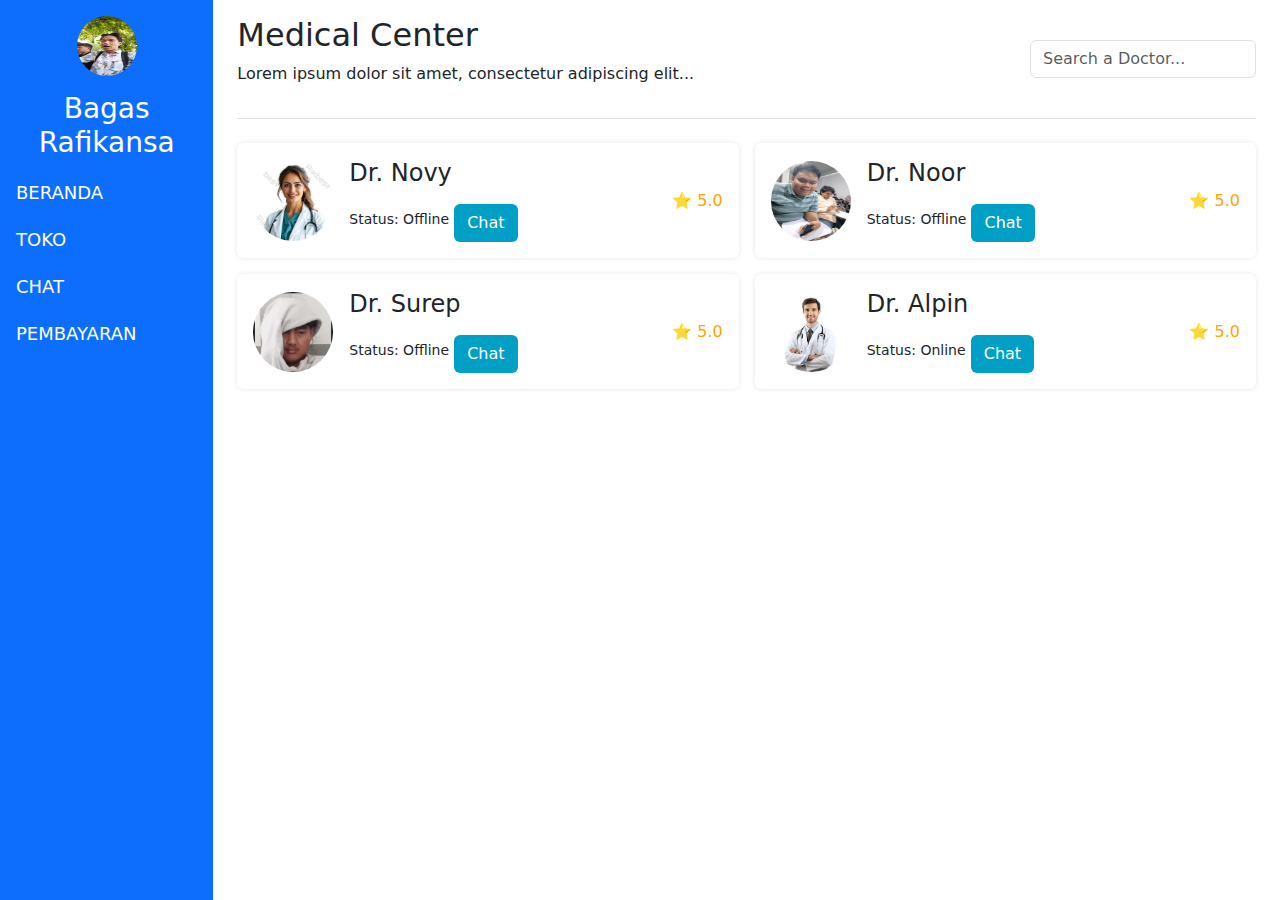
==== index.html @ 3abc7e85 "Add files via upload" ====
<!DOCTYPE html>
<html lang="en">
<head>
  <meta charset="UTF-8">
  <meta name="viewport" content="width=device-width, initial-scale=1.0">
  <title>Medical Center</title>
  <!-- Bootstrap CSS -->
  <link href="https://cdn.jsdelivr.net/npm/bootstrap@5.3.0/dist/css/bootstrap.min.css" rel="stylesheet">
  <style>
    .sidebar {
      background-color: #00a0c6;
      color: white;
      min-height: 100vh;
    }

    .sidebar img {
      width: 60px;
      height: 60px;
      border-radius: 50%;
    }

    .sidebar ul {
      padding-left: 0;
      list-style: none;
    }

    .sidebar ul li {
      margin: 20px 0;
      font-size: 18px;
    }

    .card {
      border: none;
      box-shadow: 0 0 5px rgba(0, 0, 0, 0.1);
    }

    .card img {
      width: 80px;
      height: 80px;
      border-radius: 50%;
    }

    .chat-button {
      background-color: #00a0c6;
      color: white;
      text-decoration: none;
    }

    .rating {
      color: orange;
      margin-left: auto;
    }
  </style>
</head>
<body>
  <div class="container-fluid">
    <div class="row">
      <!-- Toggle Button -->
      <button class="btn btn-primary d-md-none" type="button" data-bs-toggle="collapse" data-bs-target="#sidebarMenu" aria-controls="sidebarMenu" aria-expanded="false" aria-label="Toggle navigation">
        <span class="navbar-toggler-icon"></span>
      </button>

      <!-- Sidebar -->
      <nav id="sidebarMenu" class="col-md-3 col-lg-2 sidebar d-md-block collapse bg-primary p-3">
        <div class="text-center">
          <img src="rpk.jpg" alt="Profile Image" class="mb-3">
          <h3>Bagas Rafikansa</h3>
        </div>
        <ul>
          <li><a href="#" class="text-white text-decoration-none">BERANDA</a></li>
          <li><a href="daftarobat.html" class="text-white text-decoration-none">TOKO</a></li>
          <li><a href="chat.html" class="text-white text-decoration-none">CHAT</a></li>
          <li><a href="payment1.html" class="text-white text-decoration-none">PEMBAYARAN</a></li>
        </ul>
      </nav>

      <!-- Main Content -->
      <main class="col-md-9 ms-sm-auto col-lg-10 px-md-4">
        <div class="d-flex flex-wrap justify-content-between align-items-center border-bottom py-3 mb-4">
          <div>
            <h2>Medical Center</h2>
            <p>Lorem ipsum dolor sit amet, consectetur adipiscing elit...</p>
          </div>
          <input type="text" class="form-control w-auto" placeholder="Search a Doctor...">
        </div>

        <!-- Doctor Cards -->
        <div class="row g-3">
          <div class="col-md-6">
            <div class="card p-3 d-flex flex-row align-items-center">
              <img src="novy.jpg" alt="Doctor Novy">
              <div class="ms-3">
                <h4>Dr. Novy</h4>
                <small>Status: Offline</small>
                <a href="#" class="btn chat-button mt-2">Chat</a>
              </div>
              <div class="rating ms-auto">⭐ 5.0</div>
            </div>
          </div>

          <div class="col-md-6">
            <div class="card p-3 d-flex flex-row align-items-center">
              <img src="noor.jpg" alt="Doctor Novy">
              <div class="ms-3">
                <h4>Dr. Noor</h4>
                <small>Status: Offline</small>
                <a href="#" class="btn chat-button mt-2">Chat</a>
              </div>
              <div class="rating ms-auto">⭐ 5.0</div>
            </div>
          </div>

          <div class="col-md-6">
            <div class="card p-3 d-flex flex-row align-items-center">
              <img src="surep.jpg" alt="Doctor Novy">
              <div class="ms-3">
                <h4>Dr. Surep</h4>
                <small>Status: Offline</small>
                <a href="#" class="btn chat-button mt-2">Chat</a>
              </div>
              <div class="rating ms-auto">⭐ 5.0</div>
            </div>
          </div>

          <div class="col-md-6">
            <div class="card p-3 d-flex flex-row align-items-center">
              <img src="dokter alpin.jpg" alt="Doctor Alpin">
              <div class="ms-3">
                <h4>Dr. Alpin</h4>
                <small>Status: Online</small>
                <a href="chat.html" class="btn chat-button mt-2">Chat</a>
              </div>
              <div class="rating ms-auto">⭐ 5.0</div>
            </div>
          </div>
        </div>
      </main>
    </div>
  </div>

  <!-- Bootstrap JS -->
  <script src="https://cdn.jsdelivr.net/npm/bootstrap@5.3.0/dist/js/bootstrap.bundle.min.js"></script>
</body>
</html>
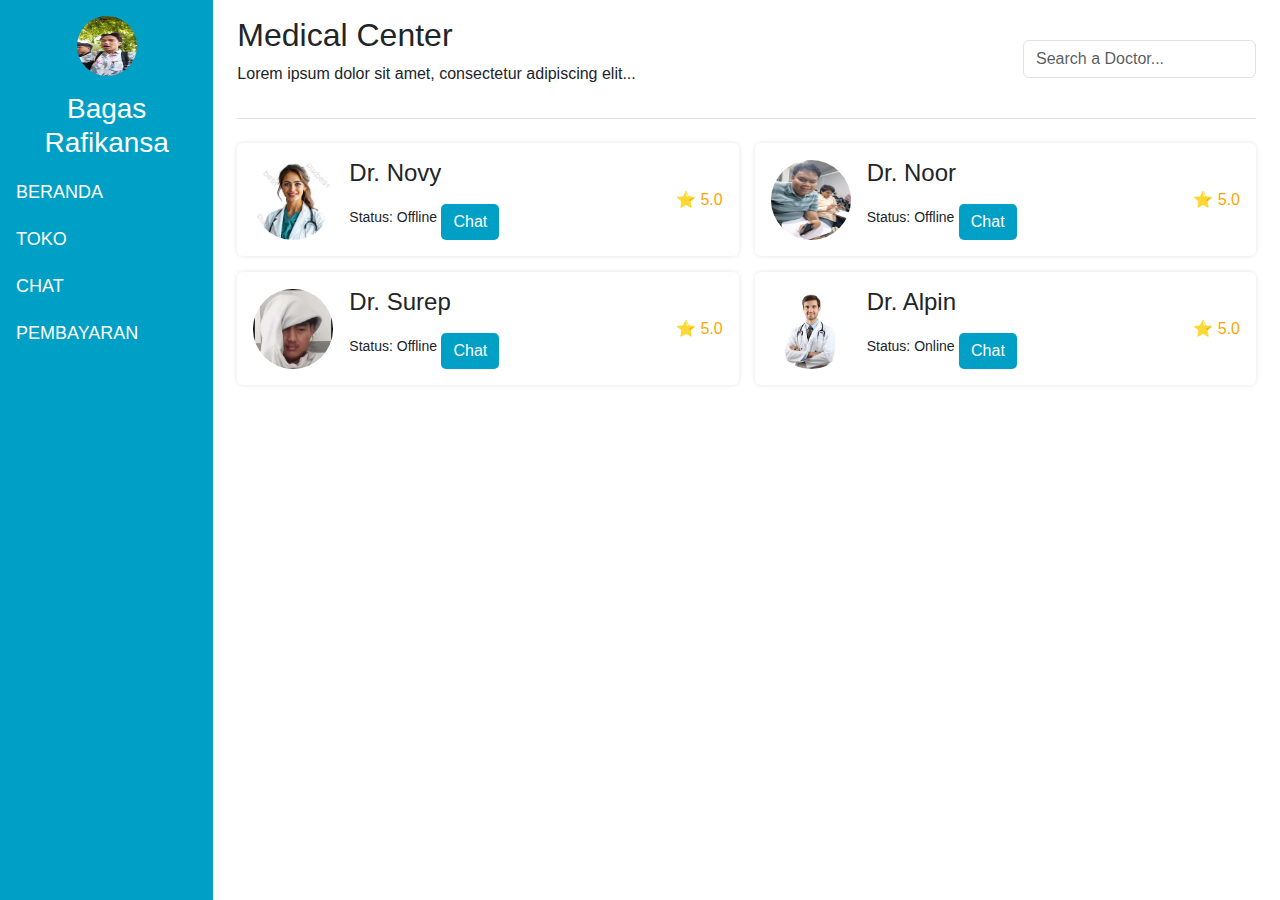
==== commit fb0b1721: "Add files via upload" ====
--- a/index.html
+++ b/index.html
@@ -6,6 +6,8 @@
   <title>Medical Center</title>
   <!-- Bootstrap CSS -->
   <link href="https://cdn.jsdelivr.net/npm/bootstrap@5.3.0/dist/css/bootstrap.min.css" rel="stylesheet">
+  <link rel="stylesheet" href="style.css">
+
   <style>
     .sidebar {
       background-color: #00a0c6;
@@ -40,11 +42,6 @@
       border-radius: 50%;
     }
 
-    .chat-button {
-      background-color: #00a0c6;
-      color: white;
-      text-decoration: none;
-    }
 
     .rating {
       color: orange;
@@ -61,7 +58,7 @@
       </button>
 
       <!-- Sidebar -->
-      <nav id="sidebarMenu" class="col-md-3 col-lg-2 sidebar d-md-block collapse bg-primary p-3">
+      <nav id="sidebarMenu" class="col-md-3 col-lg-2 sidebar d-md-block collapse  p-3">
         <div class="text-center">
           <img src="rpk.jpg" alt="Profile Image" class="mb-3">
           <h3>Bagas Rafikansa</h3>
@@ -133,6 +130,7 @@
               <div class="rating ms-auto">⭐ 5.0</div>
             </div>
           </div>
+          
         </div>
       </main>
     </div>
--- a/style.css
+++ b/style.css
@@ -0,0 +1,66 @@
+body {
+  font-family: Arial, sans-serif;
+}
+
+#sidebar {
+  width: 220px;
+}
+
+.nav-link {
+  font-weight: bold;
+  font-size: 14px;
+}
+
+.nav-link.active {
+  color: #0d6efd;
+}
+
+#chat-box {
+  background-color: #f8f9fa;
+  border-radius: 8px;
+}
+
+.p-2 {
+  max-width: 60%;
+  word-wrap: break-word;
+}
+
+.bg-prim {
+  background-color: #00a0c6;
+
+}
+.color-prim{
+  color: #00a0c6;
+
+}
+.chat-button {
+  background-color: #00a0c6;
+  color: white;
+  text-decoration: none;
+  border: none;
+  font-size: 16px;
+  cursor: pointer;
+  border-radius: 5px;
+  transition: background-color 0.3s ease, transform 0.2s ease;
+}
+
+/* Hover */
+.chat-button:hover {
+  background-color: #008aab;
+  color: #fff;
+  transform: scale(1.05);
+}
+
+/* Fokus */
+.chat-button:focus {
+  outline-offset: 2px;
+  background-color: #00758c;
+}
+
+/* Disabled */
+.chat-button:disabled {
+  background-color: #cccccc;
+  color: #666666;
+  cursor: not-allowed;
+}
+
